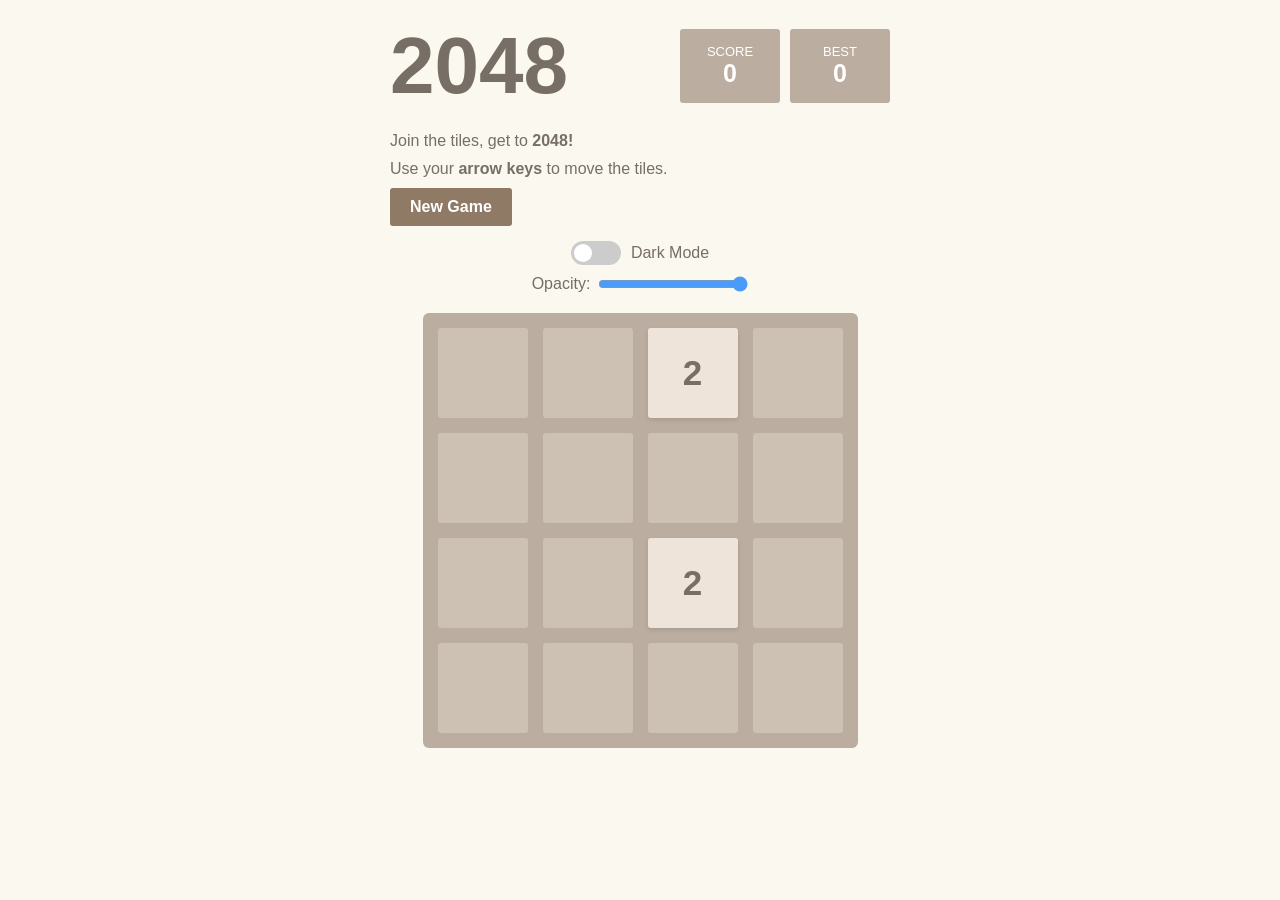
==== index.html @ dba4b993 "Initial commit of 2048 game" ====
<!DOCTYPE html>
<html lang="en">

<head>
    <meta charset="UTF-8">
    <meta name="viewport" content="width=device-width, initial-scale=1.0">
    <title>2048 Game</title>
    <meta name="description" content="Play the addictive 2048 puzzle game! Join the tiles to get to the 2048 tile!">
    <meta name="theme-color" content="#000000">
    <link rel="stylesheet" href="style.css">
    <link rel="manifest" href="manifest.json">
    <link rel="apple-touch-icon" href="icons/icon-192x192.png">
</head>

<body>
    <div class="container">
        <header>
            <h1>2048</h1>
            <div class="score-container">
                <div class="score-box">
                    <span class="score-title">SCORE</span>
                    <span id="score">0</span>
                </div>
                <div class="score-box">
                    <span class="score-title">BEST</span>
                    <span id="best-score">0</span>
                </div>
            </div>
        </header>

        <div class="game-intro">
            <p class="game-instructions">Join the tiles, get to <strong>2048!</strong></p>
            <p class="game-instructions">Use your <strong>arrow keys</strong> to move the tiles.</p>
            <button id="new-game-button">New Game</button>
            <div class="mode-controls">
                <label class="dark-mode-toggle">
                    <input type="checkbox" id="dark-mode-toggle">
                    <span class="slider round"></span>
                    <span class="label-text">Dark Mode</span>
                </label>
                <div class="opacity-control">
                    <label for="opacity-slider">Opacity:</label>
                    <input type="range" id="opacity-slider" min="0.2" max="1" step="0.05" value="1">
                </div>
            </div>
        </div>

        <div class="game-container">
            <div class="game-message">
                <p></p>
                <div class="game-message-buttons">
                    <button id="retry-button">Try again</button>
                </div>
            </div>

            <div class="grid-container">
                <!-- Grid cells will be created with JavaScript -->
            </div>

            <div class="tile-container"></div>
        </div>
    </div>

    <script src="script.js"></script>
    <script>
        // Register service worker for PWA functionality
        if ('serviceWorker' in navigator) {
            window.addEventListener('load', () => {
                navigator.serviceWorker.register('./service-worker.js')
                    .then(registration => {
                        console.log('Service Worker registered successfully:', registration);
                    })
                    .catch(error => {
                        console.log('Service Worker registration failed:', error);
                    });
            });
        }
    </script>
</body>

</html>
---- style.css ----
/* Base styles and reset */
* {
    box-sizing: border-box;
    margin: 0;
    padding: 0;
}

/* Game variables for easy adjustment */
:root {
    --grid-size: 4;
    --cell-size: 90px;
    --grid-gap: 15px;
    --border-radius: 6px;
    --tile-font-size: 35px;

    /* Dark mode variables */
    --bg-color: #faf8ef;
    --text-color: #776e65;
    --grid-bg-color: #bbada0;
    --cell-bg-color: rgba(238, 228, 218, 0.35);
    --button-bg-color: #8f7a66;
    --button-hover-bg-color: #9f8b76;
    --message-bg-color: rgba(238, 228, 218, 0.73);
    --win-message-bg-color: rgba(237, 194, 46, 0.5);
    --tile-opacity: 1;
}

/* Dark mode variables */
.dark-mode {
    --bg-color: #000000;
    --text-color: #777777;
    /* Darker gray instead of white */
    --grid-bg-color: #000000;
    --cell-bg-color: #000000;
    /* Pure black cells */
    --button-bg-color: #333333;
    --button-hover-bg-color: #444444;
    --message-bg-color: rgba(0, 0, 0, 0.8);
    --win-message-bg-color: rgba(0, 0, 0, 0.8);
    opacity: var(--global-opacity, 1);
    /* Apply opacity globally to dark mode */
}

/* Responsive variables */
@media (max-width: 520px) {
    :root {
        --cell-size: 65px;
        --grid-gap: 10px;
        --tile-font-size: 25px;
    }
}

body {
    font-family: Arial, sans-serif;
    background-color: var(--bg-color);
    color: var(--text-color);
    display: flex;
    justify-content: center;
    padding: 20px;
    transition: background-color 0.3s, color 0.3s;
}

.container {
    width: 100%;
    max-width: 500px;
}

/* Header with logo and scores */
header {
    display: flex;
    justify-content: space-between;
    align-items: center;
    margin-bottom: 20px;
}

h1 {
    font-size: 80px;
    font-weight: bold;
    margin: 0;
    color: var(--text-color);
}

.score-container {
    display: flex;
    gap: 10px;
}

.score-box {
    background-color: var(--grid-bg-color);
    padding: 15px 25px;
    border-radius: 3px;
    color: white;
    text-align: center;
    min-width: 100px;
}

/* Darker text for score boxes in dark mode */
.dark-mode .score-box {
    color: #777777;
}

.score-title {
    font-size: 13px;
    display: block;
}

#score,
#best-score {
    font-size: 25px;
    font-weight: bold;
}

/* Game instructions */
.game-intro {
    margin-bottom: 20px;
}

.game-intro p {
    margin-bottom: 10px;
}

/* Hide instructions in dark mode */
.dark-mode .game-instructions {
    display: none;
}

button {
    background-color: var(--button-bg-color);
    color: white;
    border: none;
    border-radius: 3px;
    padding: 10px 20px;
    font-weight: bold;
    cursor: pointer;
    font-size: 16px;
    transition: background-color 0.3s;
}

button:hover {
    background-color: var(--button-hover-bg-color);
}

/* Darker text for buttons in dark mode */
.dark-mode button {
    color: #777777;
}

/* Game container to hold all game elements */
.game-container {
    position: relative;
    margin-bottom: 30px;
    width: fit-content;
    margin-left: auto;
    margin-right: auto;
}

/* Mode controls */
.mode-controls {
    margin-top: 15px;
    display: flex;
    flex-direction: column;
    gap: 10px;
    align-items: center;
}

/* Dark mode toggle */
.dark-mode-toggle {
    position: relative;
    display: inline-flex;
    align-items: center;
    cursor: pointer;
}

.dark-mode-toggle input {
    opacity: 0;
    width: 0;
    height: 0;
}

.dark-mode-toggle .slider {
    position: relative;
    display: inline-block;
    width: 50px;
    height: 24px;
    background-color: #ccc;
    border-radius: 24px;
    transition: .4s;
    margin-right: 10px;
}

.dark-mode-toggle .slider:before {
    position: absolute;
    content: "";
    height: 18px;
    width: 18px;
    left: 3px;
    bottom: 3px;
    background-color: white;
    border-radius: 50%;
    transition: .4s;
}

.dark-mode-toggle input:checked+.slider {
    background-color: #333;
}

.dark-mode-toggle input:checked+.slider:before {
    transform: translateX(26px);
}

/* Opacity control */
.opacity-control {
    display: flex;
    align-items: center;
    gap: 8px;
}

.opacity-control input[type="range"] {
    width: 150px;
    height: 8px;
    border-radius: 5px;
    background: #ddd;
    outline: none;
    opacity: 0.7;
    transition: opacity .2s;
}

.opacity-control input[type="range"]:hover {
    opacity: 1;
}

/* Game board */
.grid-container {
    position: relative;
    background-color: var(--grid-bg-color);
    padding: var(--grid-gap);
    border-radius: var(--border-radius);
    display: grid;
    grid-template-columns: repeat(var(--grid-size), var(--cell-size));
    grid-template-rows: repeat(var(--grid-size), var(--cell-size));
    gap: var(--grid-gap);
    z-index: 1;
    transition: background-color 0.3s;
}

.grid-cell {
    width: var(--cell-size);
    height: var(--cell-size);
    background-color: var(--cell-bg-color);
    border-radius: 3px;
    transition: background-color 0.3s;
}

/* Tile container and tiles */
.tile-container {
    position: absolute;
    top: var(--grid-gap);
    left: var(--grid-gap);
    z-index: 2;
    /* Size matches the grid content area exactly */
    width: calc(var(--cell-size) * var(--grid-size) + var(--grid-gap) * (var(--grid-size) - 1));
    height: calc(var(--cell-size) * var(--grid-size) + var(--grid-gap) * (var(--grid-size) - 1));
    /* Debug outline */
    /*border: 1px solid red;*/
}

.tile {
    position: absolute;
    width: var(--cell-size);
    height: var(--cell-size);
    border-radius: 3px;
    font-weight: bold;
    display: flex;
    justify-content: center;
    align-items: center;
    z-index: 10;
    font-size: var(--tile-font-size);
    /* Enhanced transition for faster movement */
    transition: transform 0.1s, left 0.1s cubic-bezier(0.25, 0.1, 0.25, 1), top 0.1s cubic-bezier(0.25, 0.1, 0.25, 1);
    /* Add a subtle shadow for depth */
    box-shadow: 0 2px 4px rgba(0, 0, 0, 0.1);
    /* Improve text rendering */
    text-rendering: optimizeLegibility;
    -webkit-font-smoothing: antialiased;
}

/* Tile colors - standard mode */
body:not(.dark-mode) .tile-2 {
    background-color: #eee4da;
    color: #776e65;
}

body:not(.dark-mode) .tile-4 {
    background-color: #ede0c8;
    color: #776e65;
}

body:not(.dark-mode) .tile-8 {
    background-color: #f2b179;
    color: #f9f6f2;
}

body:not(.dark-mode) .tile-16 {
    background-color: #f59563;
    color: #f9f6f2;
}

body:not(.dark-mode) .tile-32 {
    background-color: #f67c5f;
    color: #f9f6f2;
}

body:not(.dark-mode) .tile-64 {
    background-color: #f65e3b;
    color: #f9f6f2;
}

body:not(.dark-mode) .tile-128 {
    background-color: #edcf72;
    color: #f9f6f2;
    font-size: calc(var(--tile-font-size) * 0.85);
}

body:not(.dark-mode) .tile-256 {
    background-color: #edcc61;
    color: #f9f6f2;
    font-size: calc(var(--tile-font-size) * 0.85);
}

body:not(.dark-mode) .tile-512 {
    background-color: #edc850;
    color: #f9f6f2;
    font-size: calc(var(--tile-font-size) * 0.85);
}

body:not(.dark-mode) .tile-1024 {
    background-color: #edc53f;
    color: #f9f6f2;
    font-size: calc(var(--tile-font-size) * 0.7);
}

body:not(.dark-mode) .tile-2048 {
    background-color: #edc22e;
    color: #f9f6f2;
    font-size: calc(var(--tile-font-size) * 0.7);
}

body:not(.dark-mode) .tile-super {
    background-color: #3c3a32;
    color: #f9f6f2;
    font-size: calc(var(--tile-font-size) * 0.6);
}

/* Tile colors - dark mode */
.dark-mode .tile {
    background-color: #000000 !important;
    transition: color 0.3s;
    box-shadow: none;
}

.dark-mode .tile-2 {
    color: #eee4da;
}

.dark-mode .tile-4 {
    color: #ede0c8;
}

.dark-mode .tile-8 {
    color: #f2b179;
}

.dark-mode .tile-16 {
    color: #f59563;
}

.dark-mode .tile-32 {
    color: #f67c5f;
}

.dark-mode .tile-64 {
    color: #f65e3b;
}

.dark-mode .tile-128 {
    color: #edcf72;
    font-size: calc(var(--tile-font-size) * 0.85);
}

.dark-mode .tile-256 {
    color: #edcc61;
    font-size: calc(var(--tile-font-size) * 0.85);
}

.dark-mode .tile-512 {
    color: #edc850;
    font-size: calc(var(--tile-font-size) * 0.85);
}

.dark-mode .tile-1024 {
    color: #edc53f;
    font-size: calc(var(--tile-font-size) * 0.7);
}

.dark-mode .tile-2048 {
    color: #edc22e;
    font-size: calc(var(--tile-font-size) * 0.7);
}

.dark-mode .tile-super {
    color: #9d9c94;
    font-size: calc(var(--tile-font-size) * 0.6);
}

/* Game state messages */
.game-message {
    display: none;
    position: absolute;
    top: 0;
    right: 0;
    bottom: 0;
    left: 0;
    background: var(--message-bg-color);
    z-index: 100;
    text-align: center;
    flex-direction: column;
    justify-content: center;
    align-items: center;
    animation: fade-in 0.8s ease;
    border-radius: var(--border-radius);
    width: 100%;
    height: 100%;
    transition: background 0.3s;
}

.game-message.game-over {
    display: flex;
}

.game-message.game-won {
    display: flex;
    background: var(--win-message-bg-color);
    color: var(--text-color);
}

.game-message p {
    font-size: 60px;
    font-weight: bold;
    margin-bottom: 20px;
}

/* Animations */
@keyframes fade-in {
    0% {
        opacity: 0;
    }

    50% {
        opacity: 0.5;
    }

    100% {
        opacity: 1;
    }
}

/* Remove duplicate transition - already defined in .tile */
/* .tile {
    transition: left 0.15s ease-in-out, top 0.15s ease-in-out;
} */

.tile-new {
    animation: appear 0.1s ease-out;
    animation-fill-mode: backwards;
}

.tile-merged {
    z-index: 20;
    animation: merge-pop 0.1s ease-in-out;
    /* Add a temporary glow effect on merge - only in light mode */
    box-shadow: 0 0 10px rgba(237, 194, 46, 0.5);
}

/* Remove glow effect in dark mode */
.dark-mode .tile-merged {
    box-shadow: none;
}

@keyframes appear {
    0% {
        opacity: 0;
        transform: scale(0);
    }

    60% {
        opacity: 0.9;
        transform: scale(1.1);
    }

    100% {
        opacity: 1;
        transform: scale(1);
    }
}

@keyframes merge-pop {
    0% {
        transform: scale(0.9);
    }

    50% {
        transform: scale(1.2);
    }

    100% {
        transform: scale(1);
    }
}

/* Add a score animation */
@keyframes score-pop {
    0% {
        transform: scale(1);
    }

    50% {
        transform: scale(1.2);
    }

    100% {
        transform: scale(1);
    }
}

.score-addition {
    position: absolute;
    right: 30px;
    color: #776e65;
    font-size: 20px;
    font-weight: bold;
    opacity: 0;
    animation: score-pop 0.1s ease-in-out;
    animation-fill-mode: both;
    z-index: 100;
}

/* Responsive adjustments */
@media screen and (max-width: 520px) {
    h1 {
        font-size: 50px;
    }

    .game-message p {
        font-size: 40px;
    }
}
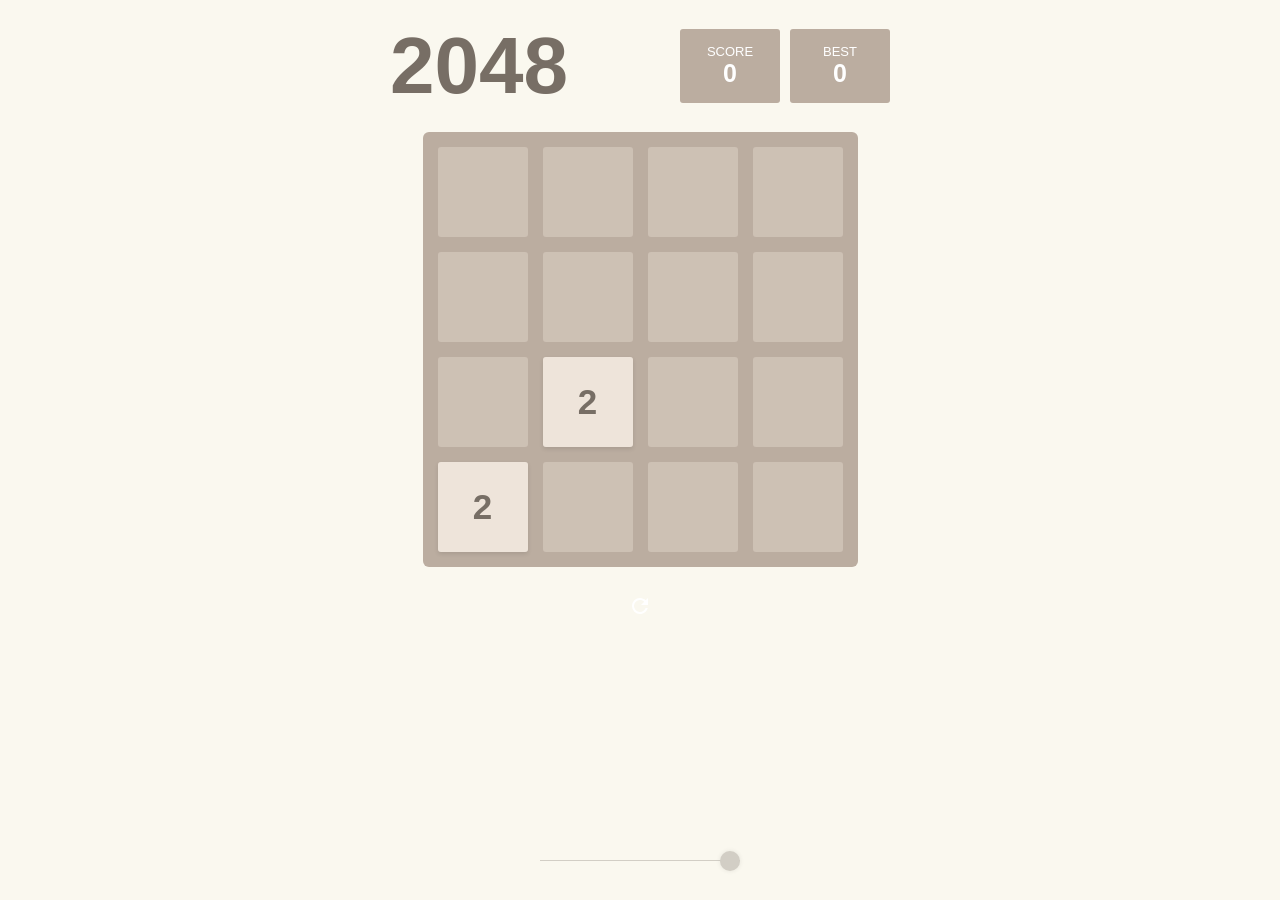
==== commit 83aba9c4: "Update 2048 with minimalist UI, single-level undo, and key navigation improvements" ====
--- a/index.html
+++ b/index.html
@@ -29,20 +29,7 @@
         </header>
 
         <div class="game-intro">
-            <p class="game-instructions">Join the tiles, get to <strong>2048!</strong></p>
-            <p class="game-instructions">Use your <strong>arrow keys</strong> to move the tiles.</p>
-            <button id="new-game-button">New Game</button>
-            <div class="mode-controls">
-                <label class="dark-mode-toggle">
-                    <input type="checkbox" id="dark-mode-toggle">
-                    <span class="slider round"></span>
-                    <span class="label-text">Dark Mode</span>
-                </label>
-                <div class="opacity-control">
-                    <label for="opacity-slider">Opacity:</label>
-                    <input type="range" id="opacity-slider" min="0.2" max="1" step="0.05" value="1">
-                </div>
-            </div>
+            <!-- Game instructions removed -->
         </div>
 
         <div class="game-container">
@@ -59,6 +46,29 @@
 
             <div class="tile-container"></div>
         </div>
+
+        <!-- Game control buttons -->
+        <div class="game-controls">
+            <button id="undo-button" class="icon-button" title="Undo">
+                <svg xmlns="http://www.w3.org/2000/svg" viewBox="0 0 24 24" width="24" height="24">
+                    <path fill="currentColor"
+                        d="M12.5,8C9.85,8 7.45,9 5.6,10.6L2,7V16H11L7.38,12.38C8.77,11.22 10.54,10.5 12.5,10.5C16.04,10.5 19.05,12.81 20.1,16L22.47,15.22C21.08,11.03 17.15,8 12.5,8Z">
+                    </path>
+                </svg>
+            </button>
+            <button id="restart-button" class="icon-button" title="Restart">
+                <svg xmlns="http://www.w3.org/2000/svg" viewBox="0 0 24 24" width="24" height="24">
+                    <path fill="currentColor"
+                        d="M17.65,6.35C16.2,4.9 14.21,4 12,4A8,8 0 0,0 4,12A8,8 0 0,0 12,20C15.73,20 18.84,17.45 19.73,14H17.65C16.83,16.33 14.61,18 12,18A6,6 0 0,1 6,12A6,6 0 0,1 12,6C13.66,6 15.14,6.69 16.22,7.78L13,11H20V4L17.65,6.35Z">
+                    </path>
+                </svg>
+            </button>
+        </div>
+    </div>
+
+    <!-- Theme slider at bottom of page -->
+    <div class="bottom-theme-control">
+        <input type="range" id="theme-slider" min="0.0" max="1" step="0.05" value="1">
     </div>
 
     <script src="script.js"></script>
--- a/style.css
+++ b/style.css
@@ -12,33 +12,38 @@
     --grid-gap: 15px;
     --border-radius: 6px;
     --tile-font-size: 35px;
-
-    /* Dark mode variables */
-    --bg-color: #faf8ef;
-    --text-color: #776e65;
-    --grid-bg-color: #bbada0;
-    --cell-bg-color: rgba(238, 228, 218, 0.35);
-    --button-bg-color: #8f7a66;
-    --button-hover-bg-color: #9f8b76;
-    --message-bg-color: rgba(238, 228, 218, 0.73);
-    --win-message-bg-color: rgba(237, 194, 46, 0.5);
-    --tile-opacity: 1;
-}
-
-/* Dark mode variables */
-.dark-mode {
-    --bg-color: #000000;
-    --text-color: #777777;
-    /* Darker gray instead of white */
-    --grid-bg-color: #000000;
-    --cell-bg-color: #000000;
-    /* Pure black cells */
-    --button-bg-color: #333333;
-    --button-hover-bg-color: #444444;
-    --message-bg-color: rgba(0, 0, 0, 0.8);
-    --win-message-bg-color: rgba(0, 0, 0, 0.8);
-    opacity: var(--global-opacity, 1);
-    /* Apply opacity globally to dark mode */
+    --theme-brightness: 1;
+    /* Default to full brightness (light mode) */
+
+    /* Light mode base colors */
+    --light-bg-color: #faf8ef;
+    --light-text-color: #776e65;
+    --light-grid-bg-color: #bbada0;
+    --light-cell-bg-color: rgba(238, 228, 218, 0.35);
+    --light-button-bg-color: #8f7a66;
+    --light-button-hover-bg-color: #9f8b76;
+    --light-message-bg-color: rgba(238, 228, 218, 0.73);
+    --light-win-message-bg-color: rgba(237, 194, 46, 0.5);
+
+    /* Dark mode base colors */
+    --dark-bg-color: #000000;
+    --dark-text-color: #777777;
+    --dark-grid-bg-color: #000000;
+    --dark-cell-bg-color: #000000;
+    --dark-button-bg-color: #333333;
+    --dark-button-hover-bg-color: #444444;
+    --dark-message-bg-color: rgba(0, 0, 0, 0.8);
+    --dark-win-message-bg-color: rgba(0, 0, 0, 0.8);
+
+    /* Interpolated colors based on theme brightness */
+    --bg-color: var(--light-bg-color);
+    --text-color: var(--light-text-color);
+    --grid-bg-color: var(--light-grid-bg-color);
+    --cell-bg-color: var(--light-cell-bg-color);
+    --button-bg-color: var(--light-button-bg-color);
+    --button-hover-bg-color: var(--light-button-hover-bg-color);
+    --message-bg-color: var(--light-message-bg-color);
+    --win-message-bg-color: var(--light-win-message-bg-color);
 }
 
 /* Responsive variables */
@@ -94,9 +99,10 @@
     min-width: 100px;
 }
 
-/* Darker text for score boxes in dark mode */
-.dark-mode .score-box {
-    color: #777777;
+/* Score box text color adjusted based on theme */
+.score-box {
+    color: white;
+    transition: color 0.3s;
 }
 
 .score-title {
@@ -119,41 +125,78 @@
     margin-bottom: 10px;
 }
 
-/* Hide instructions in dark mode */
-.dark-mode .game-instructions {
-    display: none;
+/* Game instructions visibility based on theme brightness */
+.game-instructions {
+    transition: opacity 0.3s;
 }
 
 button {
-    background-color: var(--button-bg-color);
-    color: white;
+    background-color: transparent;
+    color: var(--text-color);
     border: none;
-    border-radius: 3px;
     padding: 10px 20px;
     font-weight: bold;
     cursor: pointer;
     font-size: 16px;
-    transition: background-color 0.3s;
+    transition: transform 0.2s;
 }
 
 button:hover {
-    background-color: var(--button-hover-bg-color);
-}
-
-/* Darker text for buttons in dark mode */
-.dark-mode button {
-    color: #777777;
+    transform: scale(1.1);
+}
+
+button:active {
+    transform: scale(0.95);
 }
 
 /* Game container to hold all game elements */
 .game-container {
     position: relative;
-    margin-bottom: 30px;
+    margin-bottom: 15px;
     width: fit-content;
     margin-left: auto;
     margin-right: auto;
 }
 
+/* Game controls styling */
+.game-controls {
+    display: flex;
+    justify-content: center;
+    gap: 20px;
+    margin-bottom: 30px;
+}
+
+.icon-button {
+    width: 48px;
+    height: 48px;
+    display: flex;
+    justify-content: center;
+    align-items: center;
+    padding: 0;
+    background-color: transparent;
+    color: var(--text-color);
+    border: none;
+    cursor: pointer;
+    transition: transform 0.2s;
+}
+
+.icon-button:hover {
+    transform: scale(1.1);
+}
+
+.icon-button:active {
+    transform: scale(0.95);
+}
+
+.icon-button:disabled {
+    display: none;
+}
+
+.icon-button svg {
+    width: 24px;
+    height: 24px;
+}
+
 /* Mode controls */
 .mode-controls {
     margin-top: 15px;
@@ -163,70 +206,70 @@
     align-items: center;
 }
 
-/* Dark mode toggle */
-.dark-mode-toggle {
-    position: relative;
-    display: inline-flex;
-    align-items: center;
+/* Bottom theme control slider */
+.bottom-theme-control {
+    position: fixed;
+    bottom: 20px;
+    left: 0;
+    right: 0;
+    display: flex;
+    justify-content: center;
+    padding: 10px;
+    z-index: 1000;
+}
+
+.bottom-theme-control input[type="range"] {
+    width: 200px;
+    height: 20px;
+    /* Increased height for easier thumb grabbing */
+    /* Make track transparent */
+    background: transparent;
+    outline: none;
+    -webkit-appearance: none;
+    appearance: none;
+}
+
+.bottom-theme-control input[type="range"]::-webkit-slider-runnable-track {
+    width: 100%;
+    height: 1px;
+    /* Very thin line */
+    background: var(--text-color);
+    /* Match thumb color */
+    opacity: 0.3;
+    border: none;
+}
+
+.bottom-theme-control input[type="range"]::-moz-range-track {
+    width: 100%;
+    height: 1px;
+    background: var(--text-color);
+    opacity: 0.3;
+    border: none;
+}
+
+.bottom-theme-control input[type="range"]::-webkit-slider-thumb {
+    -webkit-appearance: none;
+    appearance: none;
+    width: 20px;
+    height: 20px;
+    border-radius: 50%;
+    background: var(--text-color);
+    /* Match title color */
     cursor: pointer;
-}
-
-.dark-mode-toggle input {
-    opacity: 0;
-    width: 0;
-    height: 0;
-}
-
-.dark-mode-toggle .slider {
-    position: relative;
-    display: inline-block;
-    width: 50px;
-    height: 24px;
-    background-color: #ccc;
-    border-radius: 24px;
-    transition: .4s;
-    margin-right: 10px;
-}
-
-.dark-mode-toggle .slider:before {
-    position: absolute;
-    content: "";
-    height: 18px;
-    width: 18px;
-    left: 3px;
-    bottom: 3px;
-    background-color: white;
+    box-shadow: 0 0 5px rgba(0, 0, 0, 0.3);
+    margin-top: -9px;
+    /* Center the thumb on the track */
+}
+
+.bottom-theme-control input[type="range"]::-moz-range-thumb {
+    width: 20px;
+    height: 20px;
     border-radius: 50%;
-    transition: .4s;
-}
-
-.dark-mode-toggle input:checked+.slider {
-    background-color: #333;
-}
-
-.dark-mode-toggle input:checked+.slider:before {
-    transform: translateX(26px);
-}
-
-/* Opacity control */
-.opacity-control {
-    display: flex;
-    align-items: center;
-    gap: 8px;
-}
-
-.opacity-control input[type="range"] {
-    width: 150px;
-    height: 8px;
-    border-radius: 5px;
-    background: #ddd;
-    outline: none;
-    opacity: 0.7;
-    transition: opacity .2s;
-}
-
-.opacity-control input[type="range"]:hover {
-    opacity: 1;
+    background: var(--text-color);
+    /* Match title color */
+    cursor: pointer;
+    border: none;
+    box-shadow: 0 0 5px rgba(0, 0, 0, 0.3);
 }
 
 /* Game board */
@@ -284,131 +327,101 @@
     -webkit-font-smoothing: antialiased;
 }
 
-/* Tile colors - standard mode */
-body:not(.dark-mode) .tile-2 {
-    background-color: #eee4da;
-    color: #776e65;
-}
-
-body:not(.dark-mode) .tile-4 {
-    background-color: #ede0c8;
-    color: #776e65;
-}
-
-body:not(.dark-mode) .tile-8 {
-    background-color: #f2b179;
-    color: #f9f6f2;
-}
-
-body:not(.dark-mode) .tile-16 {
-    background-color: #f59563;
-    color: #f9f6f2;
-}
-
-body:not(.dark-mode) .tile-32 {
-    background-color: #f67c5f;
-    color: #f9f6f2;
-}
-
-body:not(.dark-mode) .tile-64 {
-    background-color: #f65e3b;
-    color: #f9f6f2;
-}
-
-body:not(.dark-mode) .tile-128 {
-    background-color: #edcf72;
-    color: #f9f6f2;
+/* Tile colors - using CSS variables for theme transition */
+.tile {
+    background-color: var(--tile-bg-color, #eee4da);
+    color: var(--tile-text-color, #776e65);
+    transition: background-color 0.3s, color 0.3s, box-shadow 0.3s;
+}
+
+/* Tile color variables set as custom properties */
+.tile-2 {
+    --light-tile-bg: #eee4da;
+    --light-tile-text: #776e65;
+    --dark-tile-bg: #000000;
+    --dark-tile-text: #eee4da;
+}
+
+.tile-4 {
+    --light-tile-bg: #ede0c8;
+    --light-tile-text: #776e65;
+    --dark-tile-bg: #000000;
+    --dark-tile-text: #ede0c8;
+}
+
+.tile-8 {
+    --light-tile-bg: #f2b179;
+    --light-tile-text: #f9f6f2;
+    --dark-tile-bg: #000000;
+    --dark-tile-text: #f2b179;
+}
+
+.tile-16 {
+    --light-tile-bg: #f59563;
+    --light-tile-text: #f9f6f2;
+    --dark-tile-bg: #000000;
+    --dark-tile-text: #f59563;
+}
+
+.tile-32 {
+    --light-tile-bg: #f67c5f;
+    --light-tile-text: #f9f6f2;
+    --dark-tile-bg: #000000;
+    --dark-tile-text: #f67c5f;
+}
+
+.tile-64 {
+    --light-tile-bg: #f65e3b;
+    --light-tile-text: #f9f6f2;
+    --dark-tile-bg: #000000;
+    --dark-tile-text: #f65e3b;
+}
+
+.tile-128 {
+    --light-tile-bg: #edcf72;
+    --light-tile-text: #f9f6f2;
+    --dark-tile-bg: #000000;
+    --dark-tile-text: #edcf72;
     font-size: calc(var(--tile-font-size) * 0.85);
 }
 
-body:not(.dark-mode) .tile-256 {
-    background-color: #edcc61;
-    color: #f9f6f2;
+.tile-256 {
+    --light-tile-bg: #edcc61;
+    --light-tile-text: #f9f6f2;
+    --dark-tile-bg: #000000;
+    --dark-tile-text: #edcc61;
     font-size: calc(var(--tile-font-size) * 0.85);
 }
 
-body:not(.dark-mode) .tile-512 {
-    background-color: #edc850;
-    color: #f9f6f2;
+.tile-512 {
+    --light-tile-bg: #edc850;
+    --light-tile-text: #f9f6f2;
+    --dark-tile-bg: #000000;
+    --dark-tile-text: #edc850;
     font-size: calc(var(--tile-font-size) * 0.85);
 }
 
-body:not(.dark-mode) .tile-1024 {
-    background-color: #edc53f;
-    color: #f9f6f2;
+.tile-1024 {
+    --light-tile-bg: #edc53f;
+    --light-tile-text: #f9f6f2;
+    --dark-tile-bg: #000000;
+    --dark-tile-text: #edc53f;
     font-size: calc(var(--tile-font-size) * 0.7);
 }
 
-body:not(.dark-mode) .tile-2048 {
-    background-color: #edc22e;
-    color: #f9f6f2;
+.tile-2048 {
+    --light-tile-bg: #edc22e;
+    --light-tile-text: #f9f6f2;
+    --dark-tile-bg: #000000;
+    --dark-tile-text: #edc22e;
     font-size: calc(var(--tile-font-size) * 0.7);
 }
 
-body:not(.dark-mode) .tile-super {
-    background-color: #3c3a32;
-    color: #f9f6f2;
-    font-size: calc(var(--tile-font-size) * 0.6);
-}
-
-/* Tile colors - dark mode */
-.dark-mode .tile {
-    background-color: #000000 !important;
-    transition: color 0.3s;
-    box-shadow: none;
-}
-
-.dark-mode .tile-2 {
-    color: #eee4da;
-}
-
-.dark-mode .tile-4 {
-    color: #ede0c8;
-}
-
-.dark-mode .tile-8 {
-    color: #f2b179;
-}
-
-.dark-mode .tile-16 {
-    color: #f59563;
-}
-
-.dark-mode .tile-32 {
-    color: #f67c5f;
-}
-
-.dark-mode .tile-64 {
-    color: #f65e3b;
-}
-
-.dark-mode .tile-128 {
-    color: #edcf72;
-    font-size: calc(var(--tile-font-size) * 0.85);
-}
-
-.dark-mode .tile-256 {
-    color: #edcc61;
-    font-size: calc(var(--tile-font-size) * 0.85);
-}
-
-.dark-mode .tile-512 {
-    color: #edc850;
-    font-size: calc(var(--tile-font-size) * 0.85);
-}
-
-.dark-mode .tile-1024 {
-    color: #edc53f;
-    font-size: calc(var(--tile-font-size) * 0.7);
-}
-
-.dark-mode .tile-2048 {
-    color: #edc22e;
-    font-size: calc(var(--tile-font-size) * 0.7);
-}
-
-.dark-mode .tile-super {
-    color: #9d9c94;
+.tile-super {
+    --light-tile-bg: #3c3a32;
+    --light-tile-text: #f9f6f2;
+    --dark-tile-bg: #000000;
+    --dark-tile-text: #9d9c94;
     font-size: calc(var(--tile-font-size) * 0.6);
 }
 
@@ -474,16 +487,12 @@
     animation-fill-mode: backwards;
 }
 
+/* Merged tile effects controlled by theme brightness */
 .tile-merged {
     z-index: 20;
     animation: merge-pop 0.1s ease-in-out;
-    /* Add a temporary glow effect on merge - only in light mode */
+    /* Glow effect will be controlled by theme brightness */
     box-shadow: 0 0 10px rgba(237, 194, 46, 0.5);
-}
-
-/* Remove glow effect in dark mode */
-.dark-mode .tile-merged {
-    box-shadow: none;
 }
 
 @keyframes appear {
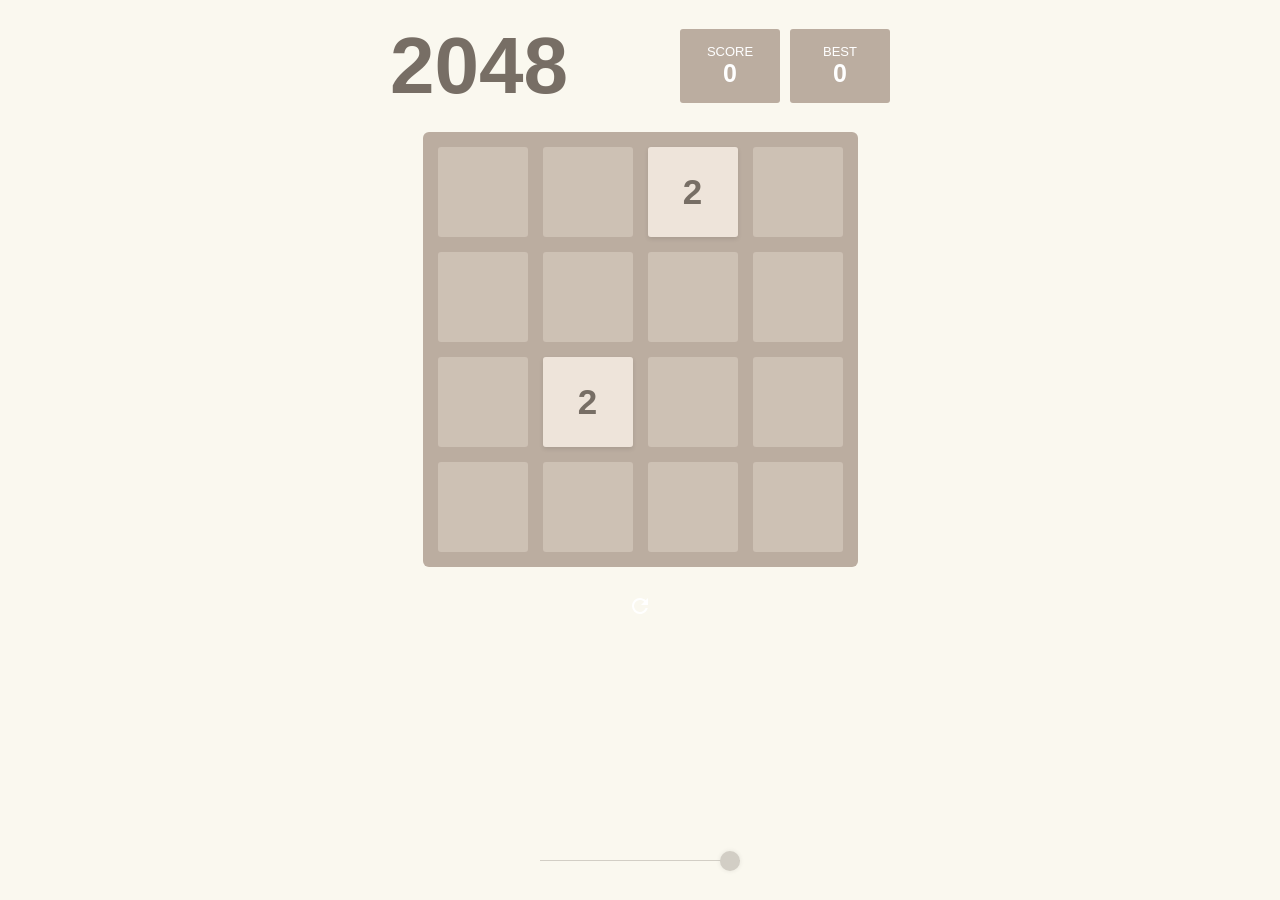
==== commit f6ec4e67: "Rename application to simply '2048' instead of '2048 Game'" ====
--- a/index.html
+++ b/index.html
@@ -4,7 +4,7 @@
 <head>
     <meta charset="UTF-8">
     <meta name="viewport" content="width=device-width, initial-scale=1.0">
-    <title>2048 Game</title>
+    <title>2048</title>
     <meta name="description" content="Play the addictive 2048 puzzle game! Join the tiles to get to the 2048 tile!">
     <meta name="theme-color" content="#000000">
     <link rel="stylesheet" href="style.css">
